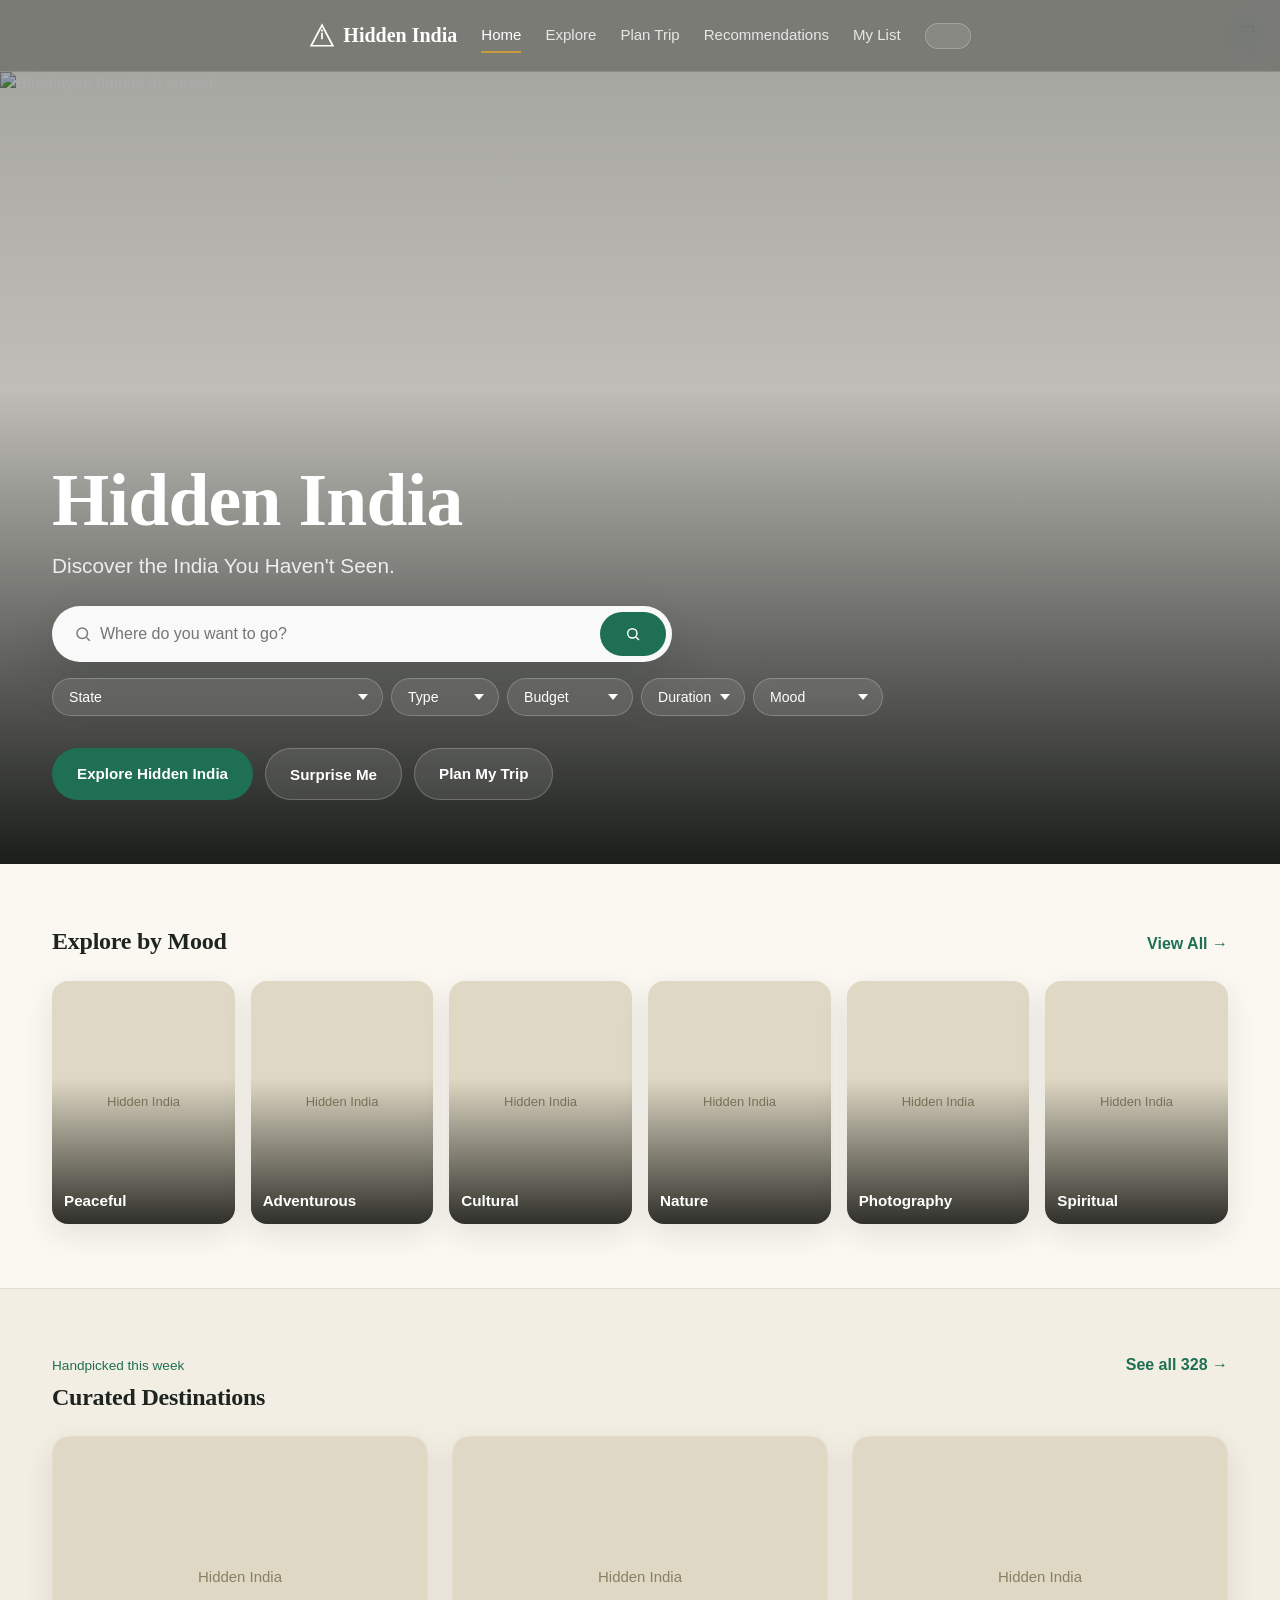
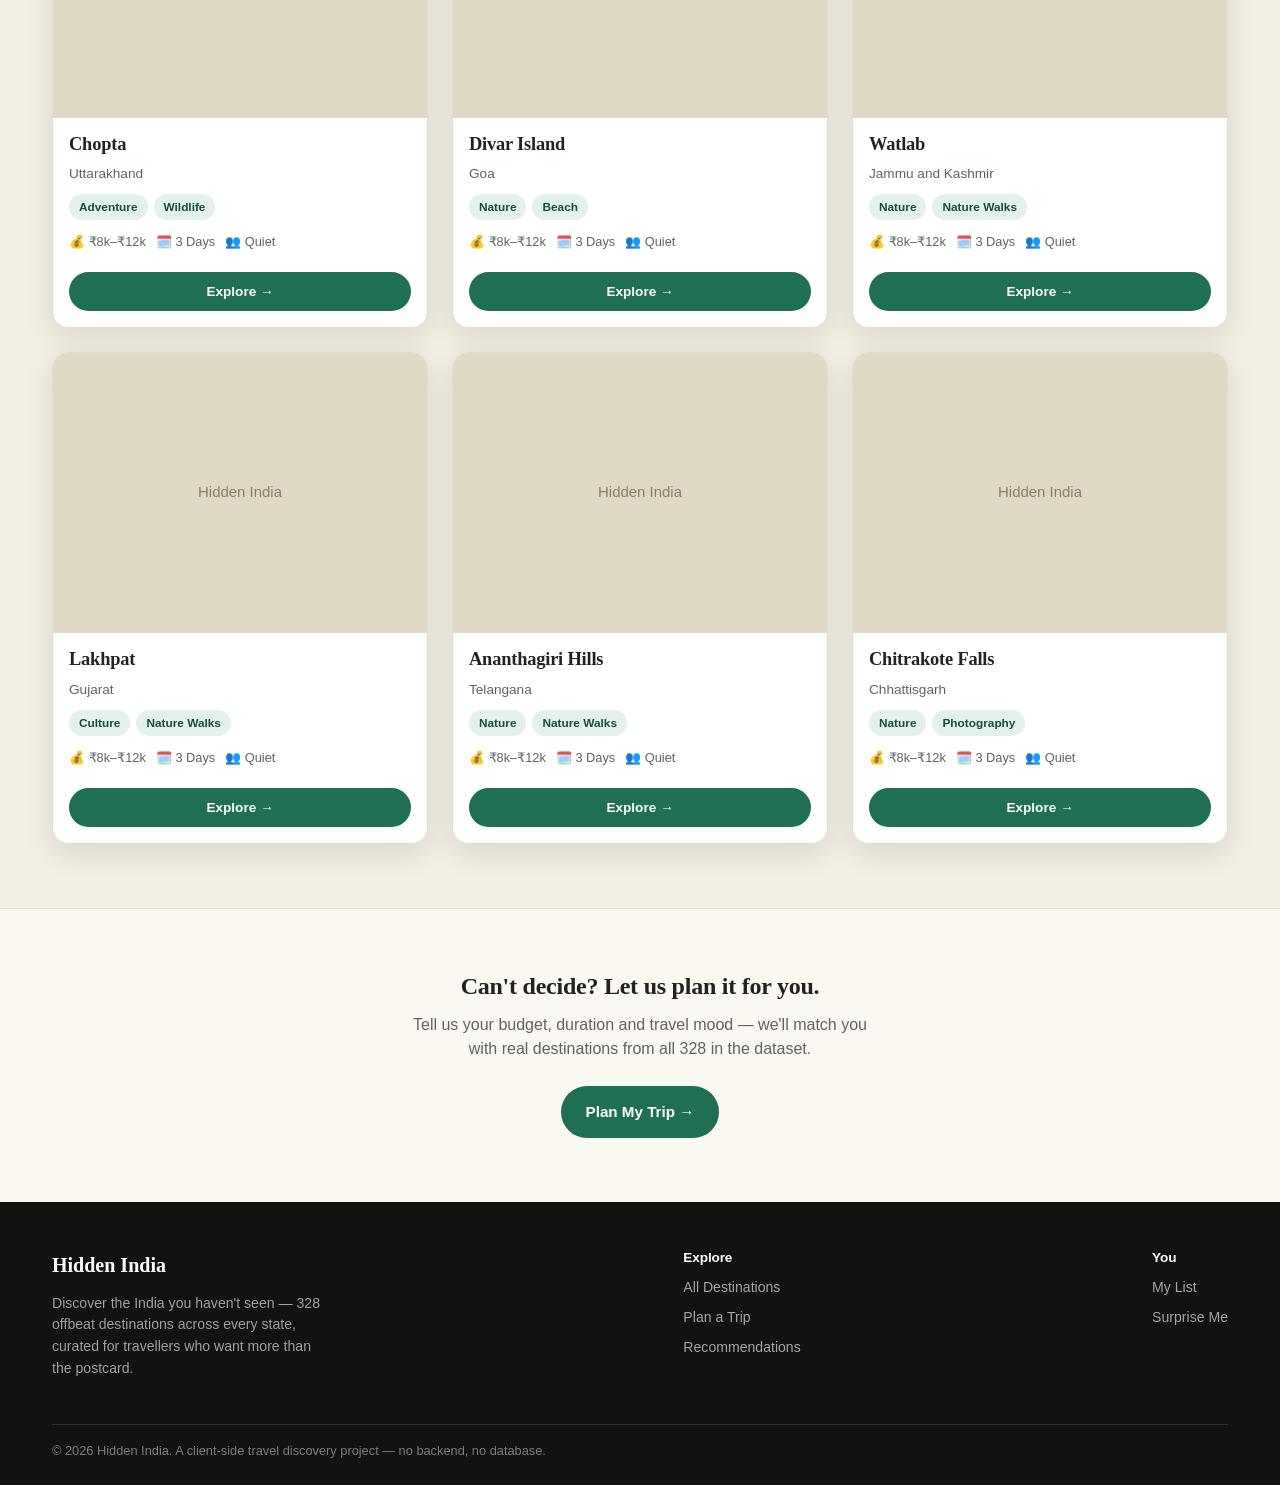
==== index.html @ 8d85490d "Add files via upload" ====
<!DOCTYPE html>
<html lang="en">
<head>
<meta charset="UTF-8">
<meta name="viewport" content="width=device-width, initial-scale=1.0">
<title>Hidden India — Discover the India You Haven't Seen</title>
<meta name="description" content="328 offbeat Indian destinations, curated. Explore hidden valleys, villages, beaches and treks beyond the postcard trail.">
<script>document.documentElement.setAttribute('data-theme', localStorage.getItem('hi_theme') ? JSON.parse(localStorage.getItem('hi_theme')) : (window.matchMedia('(prefers-color-scheme: dark)').matches ? 'dark' : 'light'));</script>
<link rel="stylesheet" href="css/style.css">
<link rel="stylesheet" href="css/responsive.css">
<link rel="stylesheet" href="css/dark-mode.css">
</head>
<body>

  <nav class="site-nav">
    <div class="container">
      <a href="index.html" class="brand">
        <svg width="26" height="26" viewBox="0 0 24 24" fill="none" stroke="currentColor" stroke-width="1.6"><path d="M12 2 2 21h20L12 2z"/><path d="M12 9v6"/><circle cx="12" cy="7" r="1" fill="currentColor" stroke="none"/></svg>
        Hidden India
      </a>
      <ul class="nav-links">
        <li><a href="index.html" class="active">Home</a></li>
        <li><a href="explore.html">Explore</a></li>
        <li><a href="plan-trip.html">Plan Trip</a></li>
        <li><a href="recommendations.html">Recommendations</a></li>
        <li><a href="my-list.html">My List</a></li>
      </ul>
      <div class="nav-right">
        <button class="theme-toggle" aria-label="Toggle dark mode"><span class="knob"></span></button>
        <button class="nav-icon-btn nav-burger" id="navBurger" aria-label="Menu">
          <svg width="18" height="18" viewBox="0 0 24 24" fill="none" stroke="currentColor" stroke-width="2"><path d="M3 6h18M3 12h18M3 18h18"/></svg>
        </button>
      </div>
    </div>
  </nav>
  <div class="mobile-nav" id="mobileNav">
    <a href="index.html">Home</a>
    <a href="explore.html">Explore</a>
    <a href="plan-trip.html">Plan Trip</a>
    <a href="recommendations.html">Recommendations</a>
    <a href="my-list.html">My List</a>
  </div>

  <header class="hero">
    <div class="hero-media">
      <img id="heroImg" src="https://images.unsplash.com/photo-1524492412937-b28074a5d7da?auto=format&fit=crop&w=1800&q=80" alt="Himalayan hamlet at sunset">
    </div>
    <div class="hero-content container">
      <h1 class="hero-title">Hidden India</h1>
      <p class="hero-sub">Discover the India You Haven't Seen.</p>

      <form id="heroSearchForm" class="search-bar" role="search">
        <svg width="18" height="18" viewBox="0 0 24 24" fill="none" stroke="#7a7a7a" stroke-width="2"><circle cx="11" cy="11" r="7"/><path d="m21 21-4.3-4.3"/></svg>
        <input id="heroSearchInput" type="text" placeholder="Where do you want to go?" autocomplete="off">
        <button type="submit" class="btn btn-primary" aria-label="Search">
          <svg width="16" height="16" viewBox="0 0 24 24" fill="none" stroke="white" stroke-width="2.2"><circle cx="11" cy="11" r="7"/><path d="m21 21-4.3-4.3"/></svg>
        </button>
      </form>

      <div class="filter-row">
        <select id="fState" class="pill-select"><option value="">State</option></select>
        <select id="fType" class="pill-select"><option value="">Type</option></select>
        <select id="fBudget" class="pill-select"><option value="">Budget</option></select>
        <select id="fDuration" class="pill-select"><option value="">Duration</option></select>
        <select id="fMood" class="pill-select"><option value="">Mood</option></select>
      </div>

      <div class="cta-row">
        <a href="explore.html" class="btn btn-primary">Explore Hidden India</a>
        <button id="surpriseBtn" type="button" class="btn btn-ghost-dark">Surprise Me</button>
        <a href="plan-trip.html" class="btn btn-ghost-dark">Plan My Trip</a>
      </div>
    </div>
  </header>

  <main>
    <section class="section">
      <div class="container">
        <div class="section-head">
          <h2>Explore by Mood</h2>
          <a href="explore.html" class="section-link">View All →</a>
        </div>
        <div class="mood-grid" id="moodGrid"></div>
      </div>
    </section>

    <section class="section" style="background:var(--c-surface-2);border-top:1px solid var(--c-border);border-bottom:1px solid var(--c-border);">
      <div class="container">
        <div class="section-head">
          <div>
            <div class="eyebrow">Handpicked this week</div>
            <h2>Curated Destinations</h2>
          </div>
          <a href="explore.html" class="section-link">See all 328 →</a>
        </div>
        <div class="card-grid" id="curatedGrid"></div>
      </div>
    </section>

    <section class="section">
      <div class="container text-center">
        <h2>Can't decide? Let us plan it for you.</h2>
        <p style="max-width:480px;margin:0 auto var(--sp-5);">Tell us your budget, duration and travel mood — we'll match you with real destinations from all 328 in the dataset.</p>
        <a href="plan-trip.html" class="btn btn-primary">Plan My Trip →</a>
      </div>
    </section>
  </main>

  <footer class="site-footer">
    <div class="container">
      <div class="footer-cols">
        <div style="max-width:280px;">
          <div class="brand">Hidden India</div>
          <p style="color:rgba(255,255,255,0.6);font-size:0.88rem;">Discover the India you haven't seen — 328 offbeat destinations across every state, curated for travellers who want more than the postcard.</p>
        </div>
        <div>
          <h4>Explore</h4>
          <a href="explore.html">All Destinations</a>
          <a href="plan-trip.html">Plan a Trip</a>
          <a href="recommendations.html">Recommendations</a>
        </div>
        <div>
          <h4>You</h4>
          <a href="my-list.html">My List</a>
          <a href="#" id="footerSurprise">Surprise Me</a>
        </div>
      </div>
      <div class="footer-bottom">© 2026 Hidden India. A client-side travel discovery project — no backend, no database.</div>
    </div>
  </footer>

<script src="js/destinations.js"></script>
<script src="js/storage.js"></script>
<script src="js/app.js"></script>
<script src="js/home.js"></script>
</body>
</html>
---- css/style.css ----
/* ============================================================
   HIDDEN INDIA — DESIGN SYSTEM
   Cinematic travel-discovery aesthetic: dark glass nav over
   immersive photography, warm cream content sections, deep
   forest-teal accents.
   ============================================================ */

:root {
  /* ---- Color: light (default) ---- */
  --c-bg: #FBF8F2;              /* warm cream page background */
  --c-surface: #FFFFFF;          /* card surface */
  --c-surface-2: #F3EEE3;        /* secondary surface / hover */
  --c-text: #1E2420;             /* deep near-black green-grey */
  --c-text-muted: #5B655D;
  --c-border: #E4DDCC;
  --c-accent: #1F6F54;           /* forest teal — primary action */
  --c-accent-dark: #164F3C;
  --c-accent-soft: #E4F0EA;
  --c-accent-contrast: #FFFFFF;
  --c-gold: #C89B3C;             /* warm highlight, used sparingly */
  --c-danger: #B3492B;
  --c-nav-bg: rgba(15, 20, 17, 0.55);
  --c-nav-border: rgba(255, 255, 255, 0.14);
  --c-glass-bg: rgba(255, 255, 255, 0.10);
  --c-glass-border: rgba(255, 255, 255, 0.22);
  --c-overlay: rgba(10, 14, 11, 0.45);
  --c-shadow: 0 10px 30px rgba(20, 26, 22, 0.10);
  --c-shadow-lg: 0 20px 50px rgba(20, 26, 22, 0.16);

  /* ---- Typography ---- */
  --f-display: "Fraunces", "Iowan Old Style", "Georgia", serif;
  --f-body: "Inter", -apple-system, "Segoe UI", sans-serif;

  /* ---- Radius / spacing ---- */
  --r-sm: 10px;
  --r-md: 16px;
  --r-lg: 24px;
  --r-pill: 999px;
  --sp-1: 4px;
  --sp-2: 8px;
  --sp-3: 12px;
  --sp-4: 16px;
  --sp-5: 24px;
  --sp-6: 32px;
  --sp-7: 48px;
  --sp-8: 64px;
  --nav-h: 72px;
}

:root[data-theme="dark"] {
  --c-bg: #12140F;
  --c-surface: #191C15;
  --c-surface-2: #21251B;
  --c-text: #F1EEE4;
  --c-text-muted: #A9AE9F;
  --c-border: #2C3024;
  --c-accent: #3E9C79;
  --c-accent-dark: #2E7A5D;
  --c-accent-soft: #1D3229;
  --c-accent-contrast: #0A0E0A;
  --c-gold: #D9AE55;
  --c-nav-bg: rgba(10, 12, 9, 0.65);
  --c-nav-border: rgba(255, 255, 255, 0.10);
  --c-glass-bg: rgba(255, 255, 255, 0.06);
  --c-glass-border: rgba(255, 255, 255, 0.14);
  --c-overlay: rgba(5, 7, 5, 0.55);
  --c-shadow: 0 10px 30px rgba(0, 0, 0, 0.35);
  --c-shadow-lg: 0 20px 60px rgba(0, 0, 0, 0.5);
}

/* ---- Reset ---- */
* { box-sizing: border-box; }
html { scroll-behavior: smooth; }
body {
  margin: 0;
  background: var(--c-bg);
  color: var(--c-text);
  font-family: var(--f-body);
  font-size: 16px;
  line-height: 1.55;
  -webkit-font-smoothing: antialiased;
  transition: background 0.25s ease, color 0.25s ease;
  overflow-x: hidden;
}
img { max-width: 100%; display: block; }
a { color: inherit; text-decoration: none; }
button { font-family: inherit; cursor: pointer; }
input, select, textarea { font-family: inherit; }
h1, h2, h3, h4 { font-family: var(--f-display); margin: 0 0 var(--sp-3); line-height: 1.15; font-weight: 600; letter-spacing: -0.01em; }
p { margin: 0 0 var(--sp-3); color: var(--c-text-muted); }
::selection { background: var(--c-accent); color: #fff; }
:focus-visible { outline: 2px solid var(--c-accent); outline-offset: 2px; border-radius: 4px; }

.container { max-width: 1240px; margin: 0 auto; padding: 0 var(--sp-6); }
@media (max-width: 720px) { .container { padding: 0 var(--sp-4); } }

.section { padding: var(--sp-8) 0; }
.section-head { display: flex; align-items: baseline; justify-content: space-between; gap: var(--sp-4); margin-bottom: var(--sp-5); flex-wrap: wrap; }
.section-head h2 { margin: 0; }
.eyebrow { color: var(--c-accent); font-size: 0.85rem; margin-bottom: var(--sp-2); }
.section-link { color: var(--c-accent); font-weight: 600; white-space: nowrap; }
.section-link:hover { text-decoration: underline; }

/* ============================================================
   NAVIGATION
   ============================================================ */
.site-nav {
  position: sticky; top: 0; z-index: 100;
  height: var(--nav-h);
  display: flex; align-items: center;
  backdrop-filter: blur(16px) saturate(160%);
  -webkit-backdrop-filter: blur(16px) saturate(160%);
  background: var(--c-nav-bg);
  border-bottom: 1px solid var(--c-nav-border);
  color: #fff;
}
.site-nav .container { display: flex; align-items: center; justify-content: space-between; gap: var(--sp-5); }
.brand { display: flex; align-items: center; gap: var(--sp-2); font-family: var(--f-display); font-size: 1.25rem; font-weight: 600; color: #fff; }
.brand svg { flex-shrink: 0; }
.nav-links { display: flex; align-items: center; gap: var(--sp-5); list-style: none; margin: 0; padding: 0; }
.nav-links a { font-size: 0.94rem; color: rgba(255,255,255,0.82); padding: var(--sp-2) 0; border-bottom: 2px solid transparent; transition: color 0.15s, border-color 0.15s; }
.nav-links a:hover { color: #fff; }
.nav-links a.active { color: #fff; border-color: var(--c-gold); }
.nav-right { display: flex; align-items: center; gap: var(--sp-3); }
.theme-toggle {
  width: 46px; height: 26px; border-radius: var(--r-pill);
  background: var(--c-glass-bg); border: 1px solid var(--c-glass-border);
  position: relative; padding: 2px;
}
.theme-toggle .knob { width: 20px; height: 20px; border-radius: 50%; background: #fff; transition: transform 0.2s ease; }
:root[data-theme="dark"] .theme-toggle .knob { transform: translateX(20px); }
.nav-icon-btn {
  width: 40px; height: 40px; border-radius: 50%;
  display: flex; align-items: center; justify-content: center;
  background: var(--c-glass-bg); border: 1px solid var(--c-glass-border); color: #fff;
}
.nav-burger { display: none; }
.mobile-nav {
  display: none; position: fixed; inset: var(--nav-h) 0 0 0; z-index: 99;
  background: var(--c-bg); padding: var(--sp-6) var(--sp-5); overflow-y: auto;
}
.mobile-nav.open { display: block; }
.mobile-nav a { display: block; padding: var(--sp-4) 0; font-size: 1.15rem; border-bottom: 1px solid var(--c-border); color: var(--c-text); }

@media (max-width: 880px) {
  .nav-links { display: none; }
  .nav-burger { display: flex; }
}

/* ============================================================
   BUTTONS
   ============================================================ */
.btn {
  display: inline-flex; align-items: center; justify-content: center; gap: var(--sp-2);
  padding: 13px 24px; border-radius: var(--r-pill); border: 1px solid transparent;
  font-weight: 600; font-size: 0.95rem; transition: transform 0.15s ease, background 0.15s ease, box-shadow 0.15s ease;
  white-space: nowrap;
}
.btn:active { transform: scale(0.97); }
.btn-primary { background: var(--c-accent); color: #fff; }
.btn-primary:hover { background: var(--c-accent-dark); box-shadow: var(--c-shadow); }
.btn-ghost-dark { background: var(--c-glass-bg); color: #fff; border-color: var(--c-glass-border); }
.btn-ghost-dark:hover { background: rgba(255,255,255,0.18); }
.btn-outline { background: transparent; color: var(--c-text); border-color: var(--c-border); }
.btn-outline:hover { border-color: var(--c-accent); color: var(--c-accent); }
.btn-sm { padding: 8px 16px; font-size: 0.85rem; }
.btn-block { width: 100%; }
.btn-icon { width: 42px; height: 42px; padding: 0; border-radius: 50%; background: var(--c-surface); border: 1px solid var(--c-border); color: var(--c-text); }
.btn-icon:hover { border-color: var(--c-accent); color: var(--c-accent); }
.btn-icon.active { background: var(--c-accent-soft); color: var(--c-accent); border-color: var(--c-accent); }
.btn[disabled] { opacity: 0.5; cursor: not-allowed; }

/* ============================================================
   HERO
   ============================================================ */
.hero {
  position: relative; min-height: 88vh; display: flex; align-items: flex-end;
  color: #fff; overflow: hidden;
}
.hero-media { position: absolute; inset: 0; z-index: 0; }
.hero-media img { width: 100%; height: 100%; object-fit: cover; }
.hero-media::after {
  content: ""; position: absolute; inset: 0;
  background: linear-gradient(180deg, rgba(10,14,11,0.35) 0%, rgba(10,14,11,0.25) 40%, rgba(8,11,8,0.92) 100%);
}
.hero-content { position: relative; z-index: 1; width: 100%; padding-bottom: var(--sp-8); }
.hero-title { font-size: clamp(2.6rem, 6vw, 4.6rem); margin-bottom: var(--sp-2); }
.hero-sub { font-size: clamp(1.05rem, 2vw, 1.3rem); color: rgba(255,255,255,0.86); margin-bottom: var(--sp-5); max-width: 640px; }
.search-bar {
  display: flex; align-items: center; gap: var(--sp-2);
  background: rgba(255,255,255,0.96); border-radius: var(--r-pill);
  padding: 6px 6px 6px 22px; max-width: 620px; box-shadow: var(--c-shadow-lg);
}
.search-bar input { flex: 1; border: none; background: transparent; font-size: 1rem; color: var(--c-text); padding: 12px 0; }
.search-bar input:focus { outline: none; }
.search-bar button { flex-shrink: 0; }
.filter-row { display: flex; flex-wrap: wrap; gap: var(--sp-2); margin-top: var(--sp-4); }
.pill-select {
  border-radius: var(--r-pill); border: 1px solid var(--c-glass-border);
  background: var(--c-glass-bg); color: #fff; padding: 10px 16px; font-size: 0.88rem;
  backdrop-filter: blur(8px); appearance: none; -webkit-appearance: none;
  background-image: url("data:image/svg+xml;utf8,<svg xmlns='http://www.w3.org/2000/svg' width='10' height='6'><path d='M0 0l5 6 5-6z' fill='white'/></svg>");
  background-repeat: no-repeat; background-position: right 14px center; padding-right: 32px;
}
.pill-select option { color: #111; }
.cta-row { display: flex; flex-wrap: wrap; gap: var(--sp-3); margin-top: var(--sp-6); }
.hero-stats { display: flex; flex-wrap: wrap; gap: var(--sp-7); margin-top: var(--sp-7); }
.hero-stat { display: flex; align-items: center; gap: var(--sp-3); }
.hero-stat .num { font-family: var(--f-display); font-size: 1.7rem; }
.hero-stat .label { font-size: 0.82rem; color: rgba(255,255,255,0.72); max-width: 110px; line-height: 1.3; }

/* ============================================================
   MOOD GRID
   ============================================================ */
.mood-grid { display: grid; grid-template-columns: repeat(6, 1fr); gap: var(--sp-4); }
@media (max-width: 980px) { .mood-grid { grid-template-columns: repeat(3, 1fr); } }
@media (max-width: 560px) { .mood-grid { grid-template-columns: repeat(2, 1fr); } }
.mood-card {
  position: relative; border-radius: var(--r-md); overflow: hidden; aspect-ratio: 3/4;
  box-shadow: var(--c-shadow);
}
.mood-card img { width: 100%; height: 100%; object-fit: cover; transition: transform 0.4s ease; }
.mood-card:hover img { transform: scale(1.06); }
.mood-card::after { content: ""; position: absolute; inset: 0; background: linear-gradient(180deg, transparent 40%, rgba(8,11,8,0.82) 100%); }
.mood-card span { position: absolute; left: var(--sp-3); bottom: var(--sp-3); z-index: 1; color: #fff; font-weight: 600; font-size: 0.95rem; }

/* ============================================================
   DESTINATION CARDS
   ============================================================ */
.card-grid { display: grid; grid-template-columns: repeat(3, 1fr); gap: var(--sp-5); }
@media (max-width: 980px) { .card-grid { grid-template-columns: repeat(2, 1fr); } }
@media (max-width: 620px) { .card-grid { grid-template-columns: 1fr; } }

.dest-card {
  background: var(--c-surface); border-radius: var(--r-md); overflow: hidden;
  border: 1px solid var(--c-border); box-shadow: var(--c-shadow);
  display: flex; flex-direction: column; transition: box-shadow 0.2s ease, transform 0.2s ease;
}
.dest-card:hover { box-shadow: var(--c-shadow-lg); transform: translateY(-3px); }
.dest-card-media { position: relative; aspect-ratio: 4/3; overflow: hidden; }
.dest-card-media img { width: 100%; height: 100%; object-fit: cover; }
.dest-card-fav {
  position: absolute; top: var(--sp-3); right: var(--sp-3); z-index: 2;
  width: 38px; height: 38px; border-radius: 50%; border: none;
  background: rgba(255,255,255,0.92); display: flex; align-items: center; justify-content: center;
  color: #444; backdrop-filter: blur(4px);
}
.dest-card-fav.active { color: var(--c-danger); }
.dest-card-fav svg { fill: none; stroke: currentColor; stroke-width: 2; width: 18px; height: 18px; }
.dest-card-fav.active svg { fill: currentColor; }
.dest-card-body { padding: var(--sp-4); display: flex; flex-direction: column; gap: var(--sp-2); flex: 1; }
.dest-card-body h3 { font-size: 1.15rem; margin: 0; }
.dest-card-loc { font-size: 0.85rem; color: var(--c-text-muted); }
.dest-card-tags { display: flex; flex-wrap: wrap; gap: 6px; margin: 2px 0; }
.tag {
  font-size: 0.74rem; padding: 4px 10px; border-radius: var(--r-pill);
  background: var(--c-accent-soft); color: var(--c-accent-dark); font-weight: 600;
}
:root[data-theme="dark"] .tag { color: var(--c-accent); }
.dest-card-meta { display: flex; flex-wrap: wrap; gap: 10px; font-size: 0.8rem; color: var(--c-text-muted); margin-top: 2px; }
.dest-card-meta span { display: flex; align-items: center; gap: 4px; }
.dest-card-footer { margin-top: var(--sp-3); }

/* ============================================================
   PILL FILTER BAR
   ============================================================ */
.filter-bar { display: flex; flex-wrap: wrap; gap: var(--sp-2); align-items: center; }
.filter-select {
  border-radius: var(--r-pill); border: 1px solid var(--c-border); background: var(--c-surface);
  color: var(--c-text); padding: 10px 16px; font-size: 0.86rem;
}
.results-row { display: flex; align-items: center; justify-content: space-between; gap: var(--sp-4); margin: var(--sp-5) 0; flex-wrap: wrap; }
.results-count { color: var(--c-text-muted); font-size: 0.92rem; }
.reset-link { font-size: 0.85rem; color: var(--c-accent); font-weight: 600; }

/* ============================================================
   PAGE HERO (non-home pages)
   ============================================================ */
.page-hero {
  padding: var(--sp-7) 0 var(--sp-6);
  background: var(--c-surface-2); border-bottom: 1px solid var(--c-border);
}
.page-hero h1 { font-size: clamp(1.9rem, 4vw, 2.6rem); }

/* ============================================================
   EMPTY / FALLBACK STATES
   ============================================================ */
.empty-state {
  text-align: center; padding: var(--sp-8) var(--sp-4);
  border: 1px dashed var(--c-border); border-radius: var(--r-md); background: var(--c-surface);
}
.empty-state h3 { margin-bottom: var(--sp-2); }
.fallback-banner {
  background: var(--c-accent-soft); border: 1px solid var(--c-accent); border-radius: var(--r-md);
  padding: var(--sp-4) var(--sp-5); margin-bottom: var(--sp-5); color: var(--c-accent-dark);
}
:root[data-theme="dark"] .fallback-banner { color: var(--c-accent); }

/* ============================================================
   TOAST
   ============================================================ */
.toast {
  position: fixed; bottom: 28px; left: 50%; transform: translateX(-50%) translateY(20px);
  background: var(--c-text); color: var(--c-bg); padding: 12px 22px; border-radius: var(--r-pill);
  font-size: 0.9rem; z-index: 1000; opacity: 0; pointer-events: none; transition: opacity 0.2s, transform 0.2s;
  box-shadow: var(--c-shadow-lg);
}
.toast.show { opacity: 1; transform: translateX(-50%) translateY(0); pointer-events: auto; }

/* ============================================================
   FOOTER
   ============================================================ */
.site-footer { background: #10130F; color: rgba(255,255,255,0.7); padding: var(--sp-7) 0 var(--sp-5); }
.site-footer .brand { color: #fff; margin-bottom: var(--sp-3); }
.footer-cols { display: flex; justify-content: space-between; flex-wrap: wrap; gap: var(--sp-6); }
.footer-cols h4 { color: #fff; font-family: var(--f-body); font-size: 0.85rem; margin-bottom: var(--sp-3); }
.footer-cols a { display: block; color: rgba(255,255,255,0.62); font-size: 0.88rem; margin-bottom: var(--sp-2); }
.footer-cols a:hover { color: #fff; }
.footer-bottom { margin-top: var(--sp-6); padding-top: var(--sp-4); border-top: 1px solid rgba(255,255,255,0.12); font-size: 0.8rem; color: rgba(255,255,255,0.45); }

/* ============================================================
   DESTINATION DETAIL PAGE
   ============================================================ */
.detail-hero { position: relative; min-height: 62vh; color: #fff; display: flex; align-items: flex-end; }
.detail-hero-media { position: absolute; inset: 0; }
.detail-hero-media img { width: 100%; height: 100%; object-fit: cover; }
.detail-hero-media::after { content: ""; position: absolute; inset: 0; background: linear-gradient(180deg, rgba(8,11,8,0.15) 0%, rgba(8,11,8,0.9) 100%); }
.detail-hero-content { position: relative; z-index: 1; padding-bottom: var(--sp-6); width: 100%; }
.detail-loc { color: rgba(255,255,255,0.85); margin-bottom: var(--sp-2); font-size: 0.95rem; }
.detail-tagline { font-style: italic; color: rgba(255,255,255,0.92); max-width: 640px; font-size: 1.05rem; margin-bottom: var(--sp-4); }
.detail-tags { display: flex; flex-wrap: wrap; gap: var(--sp-2); margin-bottom: var(--sp-5); }
.tag-light { background: var(--c-glass-bg); border: 1px solid var(--c-glass-border); color: #fff; padding: 6px 14px; border-radius: var(--r-pill); font-size: 0.8rem; }
.detail-actions-row { display: flex; align-items: center; justify-content: space-between; flex-wrap: wrap; gap: var(--sp-4); }
.detail-meta-row { display: flex; flex-wrap: wrap; gap: var(--sp-6); }
.detail-meta-item { display: flex; align-items: center; gap: var(--sp-2); font-size: 0.9rem; color: rgba(255,255,255,0.9); }
.detail-meta-item .meta-label { display: block; font-size: 0.72rem; color: rgba(255,255,255,0.6); }
.detail-btns { display: flex; gap: var(--sp-2); }

.gallery-strip { display: flex; gap: var(--sp-3); overflow-x: auto; padding: var(--sp-5) 0; scrollbar-width: thin; }
.gallery-strip img { width: 220px; height: 150px; object-fit: cover; border-radius: var(--r-md); flex-shrink: 0; }

.detail-tabs { display: flex; gap: var(--sp-2); overflow-x: auto; border-bottom: 1px solid var(--c-border); margin-bottom: var(--sp-6); }
.detail-tab { padding: var(--sp-3) var(--sp-4); font-weight: 600; font-size: 0.92rem; color: var(--c-text-muted); border-bottom: 2px solid transparent; white-space: nowrap; }
.detail-tab.active { color: var(--c-accent); border-color: var(--c-accent); }
.tab-panel { display: none; }
.tab-panel.active { display: block; }

.detail-layout { display: grid; grid-template-columns: 1.6fr 1fr; gap: var(--sp-7); align-items: start; }
@media (max-width: 900px) { .detail-layout { grid-template-columns: 1fr; } }
.detail-side { position: sticky; top: calc(var(--nav-h) + 16px); display: flex; flex-direction: column; gap: var(--sp-5); }
.side-card { background: var(--c-surface); border: 1px solid var(--c-border); border-radius: var(--r-md); padding: var(--sp-5); box-shadow: var(--c-shadow); }
.side-card h3 { font-size: 1.05rem; }
#detailMap { width: 100%; height: 240px; border-radius: var(--r-sm); overflow: hidden; margin-bottom: var(--sp-3); background: var(--c-surface-2); }
.map-fallback { display: flex; align-items: center; justify-content: center; height: 100%; color: var(--c-text-muted); font-size: 0.85rem; text-align: center; padding: var(--sp-4); }

.info-grid { display: grid; grid-template-columns: repeat(4, 1fr); gap: var(--sp-4); }
@media (max-width: 700px) { .info-grid { grid-template-columns: repeat(2, 1fr); } }
.info-card { background: var(--c-surface); border: 1px solid var(--c-border); border-radius: var(--r-md); padding: var(--sp-4); text-align: center; }
.info-card svg { color: var(--c-accent); margin-bottom: var(--sp-2); }
.info-card .info-title { font-weight: 600; font-size: 0.88rem; margin-bottom: 2px; }
.info-card .info-sub { font-size: 0.78rem; color: var(--c-text-muted); }

.item-card { background: var(--c-surface); border: 1px solid var(--c-border); border-radius: var(--r-md); overflow: hidden; box-shadow: var(--c-shadow); }
.item-card img { width: 100%; aspect-ratio: 16/10; object-fit: cover; }
.item-card-body { padding: var(--sp-3) var(--sp-4); }
.item-card-body h4 { font-size: 0.95rem; margin-bottom: 4px; }
.item-card-body p { font-size: 0.84rem; margin: 0; }
.item-grid { display: grid; grid-template-columns: repeat(2, 1fr); gap: var(--sp-4); }
@media (max-width: 620px) { .item-grid { grid-template-columns: 1fr; } }

.chip-list { display: flex; flex-wrap: wrap; gap: var(--sp-2); }
.chip { background: var(--c-surface-2); border: 1px solid var(--c-border); padding: 8px 14px; border-radius: var(--r-pill); font-size: 0.85rem; }
.chip-link { background: var(--c-surface-2); border: 1px solid var(--c-border); padding: 10px 16px; border-radius: var(--r-pill); font-size: 0.85rem; font-weight: 600; color: var(--c-text); transition: border-color 0.15s, color 0.15s; }
.chip-link:hover { border-color: var(--c-accent); color: var(--c-accent); }

/* ============================================================
   FORMS (Plan Trip)
   ============================================================ */
.form-card { background: var(--c-surface); border: 1px solid var(--c-border); border-radius: var(--r-lg); padding: var(--sp-6); box-shadow: var(--c-shadow); }
.form-group { margin-bottom: var(--sp-5); }
.form-group label { display: block; font-weight: 600; font-size: 0.88rem; margin-bottom: var(--sp-2); }
.form-control {
  width: 100%; border: 1px solid var(--c-border); border-radius: var(--r-sm); padding: 12px 14px;
  background: var(--c-bg); color: var(--c-text); font-size: 0.94rem;
}
.form-row-2 { display: grid; grid-template-columns: 1fr 1fr; gap: var(--sp-4); }
@media (max-width: 560px) { .form-row-2 { grid-template-columns: 1fr; } }
.range-value { font-weight: 700; color: var(--c-accent); }
.chip-toggle-group { display: flex; flex-wrap: wrap; gap: var(--sp-2); }
.chip-toggle { padding: 9px 16px; border-radius: var(--r-pill); border: 1px solid var(--c-border); background: var(--c-bg); font-size: 0.85rem; color: var(--c-text); }
.chip-toggle.selected { background: var(--c-accent); border-color: var(--c-accent); color: #fff; }

.plan-layout { display: grid; grid-template-columns: 0.9fr 1.1fr; gap: var(--sp-7); align-items: start; }
@media (max-width: 900px) { .plan-layout { grid-template-columns: 1fr; } }
.result-card { display: flex; gap: var(--sp-4); background: var(--c-surface); border: 1px solid var(--c-border); border-radius: var(--r-md); padding: var(--sp-3); margin-bottom: var(--sp-3); box-shadow: var(--c-shadow); }
.result-card img { width: 96px; height: 96px; border-radius: var(--r-sm); object-fit: cover; flex-shrink: 0; }
.result-card-body { flex: 1; min-width: 0; }
.result-card-body h4 { margin: 0 0 2px; font-size: 1rem; }
.result-card-body .loc { font-size: 0.82rem; color: var(--c-text-muted); margin-bottom: 4px; }
.result-card-body p { font-size: 0.82rem; margin: 0 0 6px; }
.result-card-body a.view { font-size: 0.82rem; color: var(--c-accent); font-weight: 600; }

/* ============================================================
   MY LIST / TABS
   ============================================================ */
.seg-tabs { display: inline-flex; background: var(--c-surface-2); border-radius: var(--r-pill); padding: 4px; gap: 4px; margin-bottom: var(--sp-6); }
.seg-tab { padding: 10px 22px; border-radius: var(--r-pill); font-size: 0.88rem; font-weight: 600; color: var(--c-text-muted); }
.seg-tab.active { background: var(--c-surface); color: var(--c-text); box-shadow: var(--c-shadow); }

.trip-card { background: var(--c-surface); border: 1px solid var(--c-border); border-radius: var(--r-md); padding: var(--sp-5); margin-bottom: var(--sp-4); box-shadow: var(--c-shadow); }
.trip-card h4 { margin-bottom: var(--sp-2); }
.trip-card .trip-meta { font-size: 0.85rem; color: var(--c-text-muted); margin-bottom: var(--sp-3); }

/* ============================================================
   MISC
   ============================================================ */
.skeleton { background: linear-gradient(90deg, var(--c-surface-2) 25%, var(--c-border) 37%, var(--c-surface-2) 63%); background-size: 400% 100%; animation: shimmer 1.4s ease infinite; border-radius: var(--r-md); }
@keyframes shimmer { 0% { background-position: 100% 50%; } 100% { background-position: 0 50%; } }
.text-center { text-align: center; }
.mt-6 { margin-top: var(--sp-6); }
.mb-0 { margin-bottom: 0; }
.icon { width: 18px; height: 18px; stroke: currentColor; fill: none; stroke-width: 2; }

@media (prefers-reduced-motion: reduce) {
  * { animation-duration: 0.001ms !important; transition-duration: 0.001ms !important; }
}
---- css/responsive.css ----
/* ============================================================
   RESPONSIVE REFINEMENTS — tablet & mobile
   (style.css already carries most breakpoints inline;
    this file adds cross-cutting layout fixes.)
   ============================================================ */

@media (max-width: 1080px) {
  .container { max-width: 100%; }
}

@media (max-width: 880px) {
  .hero { min-height: 78vh; }
  .hero-stats { gap: var(--sp-5); }
  .detail-actions-row { flex-direction: column; align-items: flex-start; }
  .detail-side { position: static; }
}

@media (max-width: 720px) {
  .section { padding: var(--sp-6) 0; }
  .site-nav { height: 64px; }
  :root { --nav-h: 64px; }
  .search-bar { padding-left: 16px; }
  .search-bar input { padding: 10px 0; font-size: 0.94rem; }
  .cta-row .btn { flex: 1 1 auto; }
  .card-grid { gap: var(--sp-4); }
  .footer-cols { gap: var(--sp-5); }
  .footer-cols > div { min-width: 45%; }
  .detail-meta-row { gap: var(--sp-4); }
  .filter-bar { overflow-x: auto; flex-wrap: nowrap; padding-bottom: 4px; -webkit-overflow-scrolling: touch; }
  .filter-bar::-webkit-scrollbar { height: 4px; }
  .plan-layout, .detail-layout { gap: var(--sp-5); }
}

@media (max-width: 480px) {
  .hero-title { font-size: 2.1rem; }
  .mood-grid { grid-template-columns: repeat(2, 1fr); }
  .info-grid { grid-template-columns: repeat(2, 1fr); }
  .gallery-strip img { width: 160px; height: 110px; }
  .form-card { padding: var(--sp-5); }
}

/* prevent any accidental horizontal overflow */
html, body { max-width: 100%; overflow-x: hidden; }
table { max-width: 100%; }
---- css/dark-mode.css ----
/* ============================================================
   DARK MODE — targeted overrides
   Most theming is handled by CSS custom properties in style.css
   (:root[data-theme="dark"]). This file covers the handful of
   spots that need a non-variable tweak in dark mode.
   ============================================================ */

:root[data-theme="dark"] .search-bar {
  background: rgba(255,255,255,0.94);
}

:root[data-theme="dark"] .dest-card-fav {
  background: rgba(25,28,21,0.85);
  color: #ddd;
}
:root[data-theme="dark"] .dest-card-fav.active { color: #ff6b5b; }

:root[data-theme="dark"] .skeleton {
  background: linear-gradient(90deg, #21251B 25%, #2C3024 37%, #21251B 63%);
  background-size: 400% 100%;
}

:root[data-theme="dark"] .btn-icon { background: var(--c-surface); }

:root[data-theme="dark"] .leaflet-tile { filter: brightness(0.82) invert(1) contrast(0.9) hue-rotate(180deg) saturate(0.6); }

:root[data-theme="dark"] ::-webkit-scrollbar-thumb { background: #333; }

:root[data-theme="dark"] .pill-select option,
:root[data-theme="dark"] .filter-select option { color: #111; }
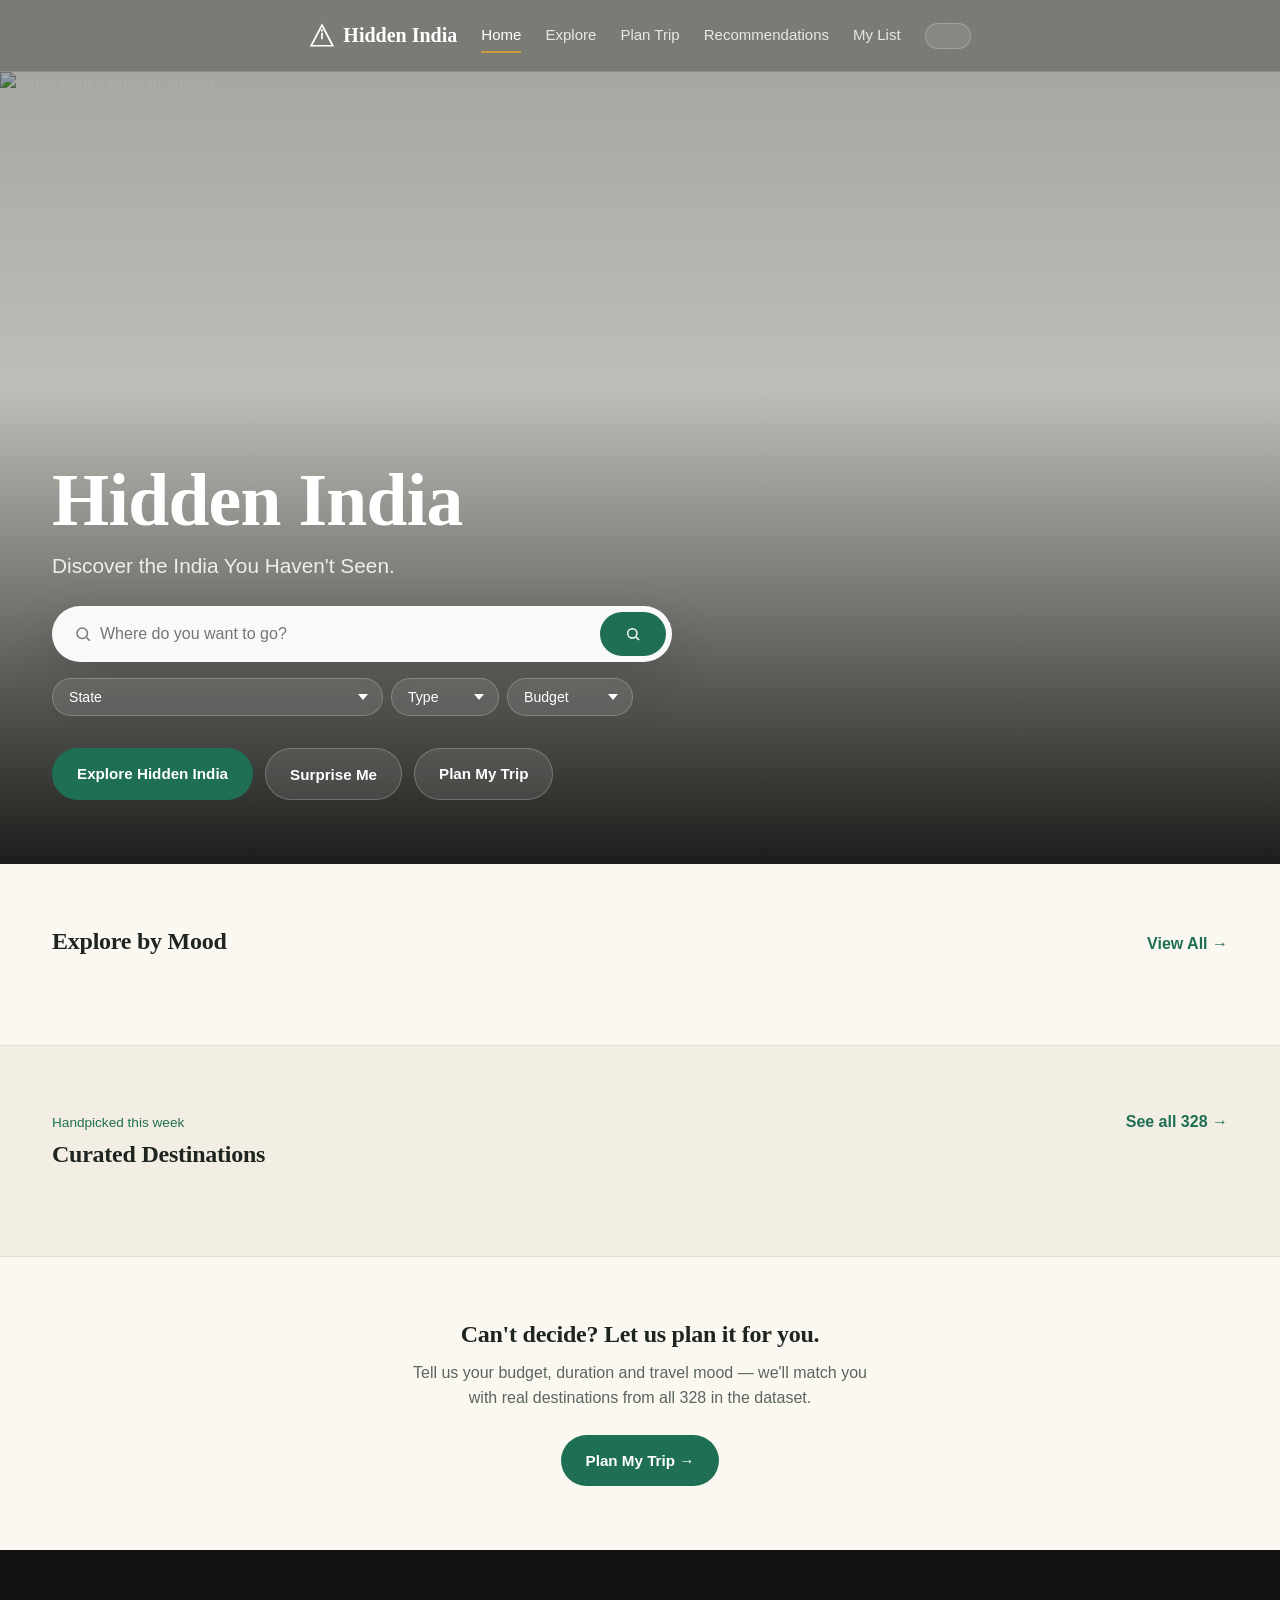
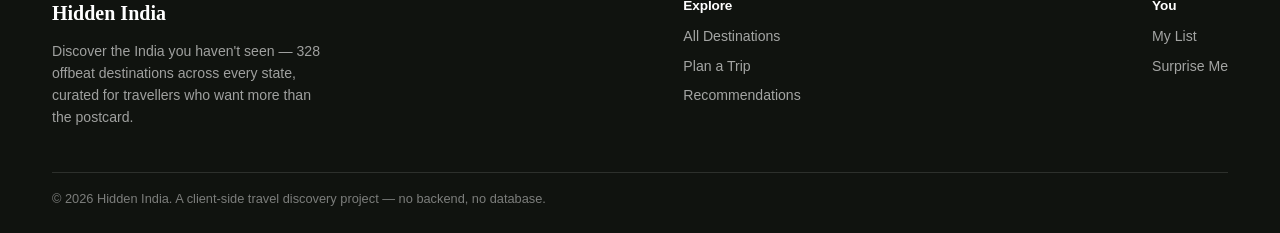
==== commit 1433ac02: "Update index.html" ====
--- a/index.html
+++ b/index.html
@@ -61,9 +61,7 @@
         <select id="fState" class="pill-select"><option value="">State</option></select>
         <select id="fType" class="pill-select"><option value="">Type</option></select>
         <select id="fBudget" class="pill-select"><option value="">Budget</option></select>
-        <select id="fDuration" class="pill-select"><option value="">Duration</option></select>
-        <select id="fMood" class="pill-select"><option value="">Mood</option></select>
-      </div>
+       </div>
 
       <div class="cta-row">
         <a href="explore.html" class="btn btn-primary">Explore Hidden India</a>
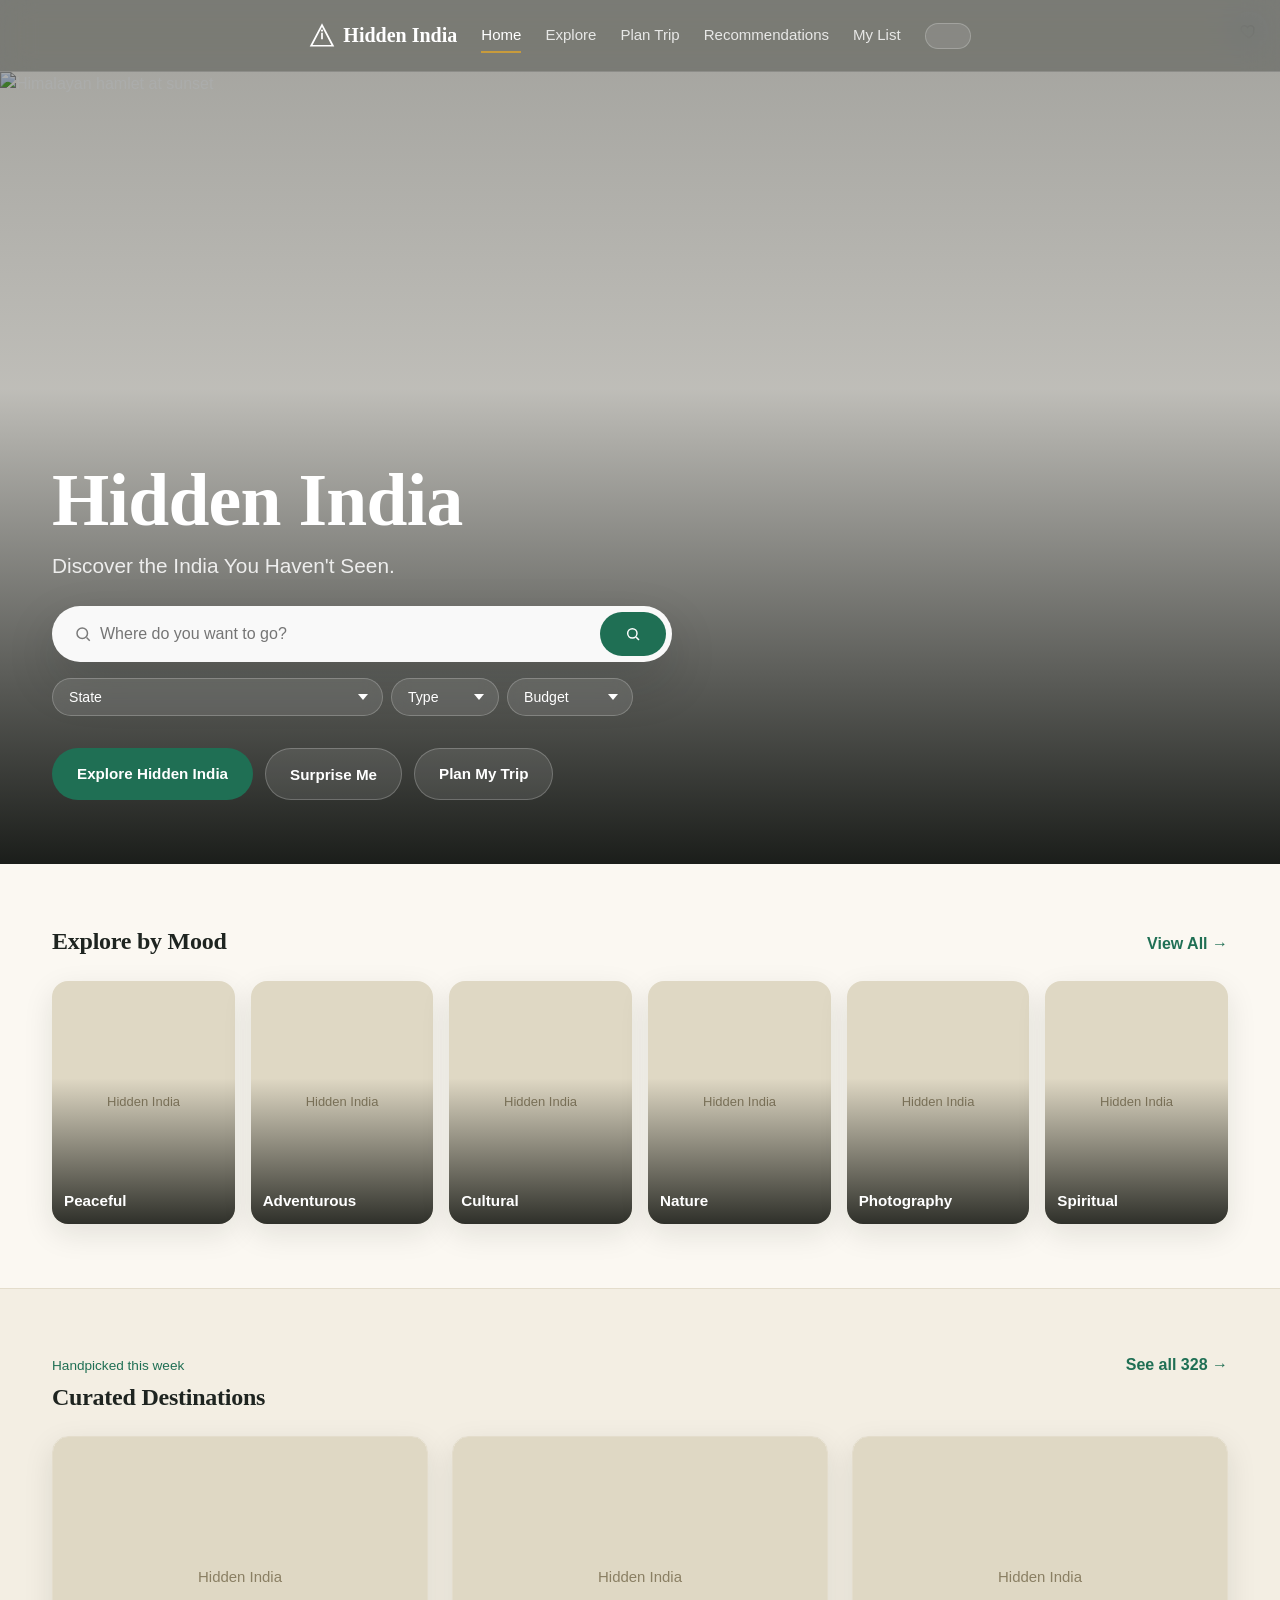
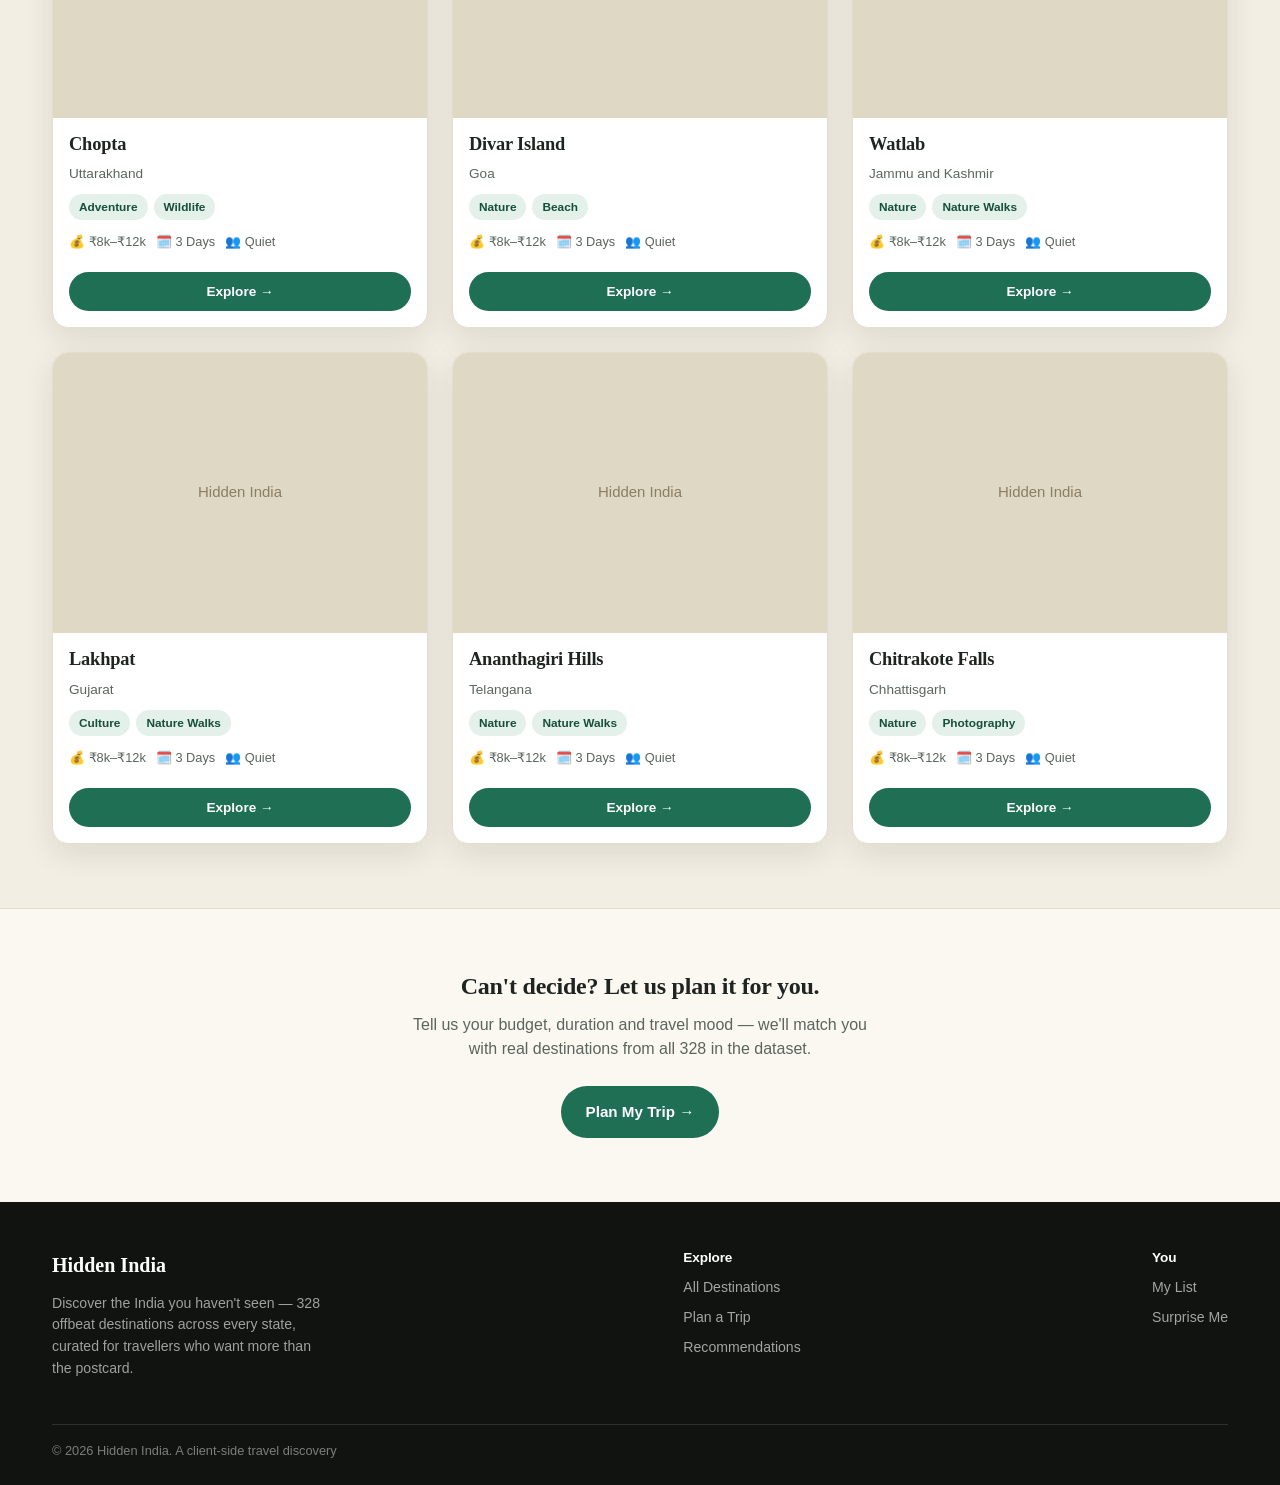
==== commit 420458a1: "Update index.html" ====
--- a/index.html
+++ b/index.html
@@ -123,7 +123,7 @@
           <a href="#" id="footerSurprise">Surprise Me</a>
         </div>
       </div>
-      <div class="footer-bottom">© 2026 Hidden India. A client-side travel discovery project — no backend, no database.</div>
+      <div class="footer-bottom">© 2026 Hidden India. A client-side travel discovery </div>
     </div>
   </footer>
 
